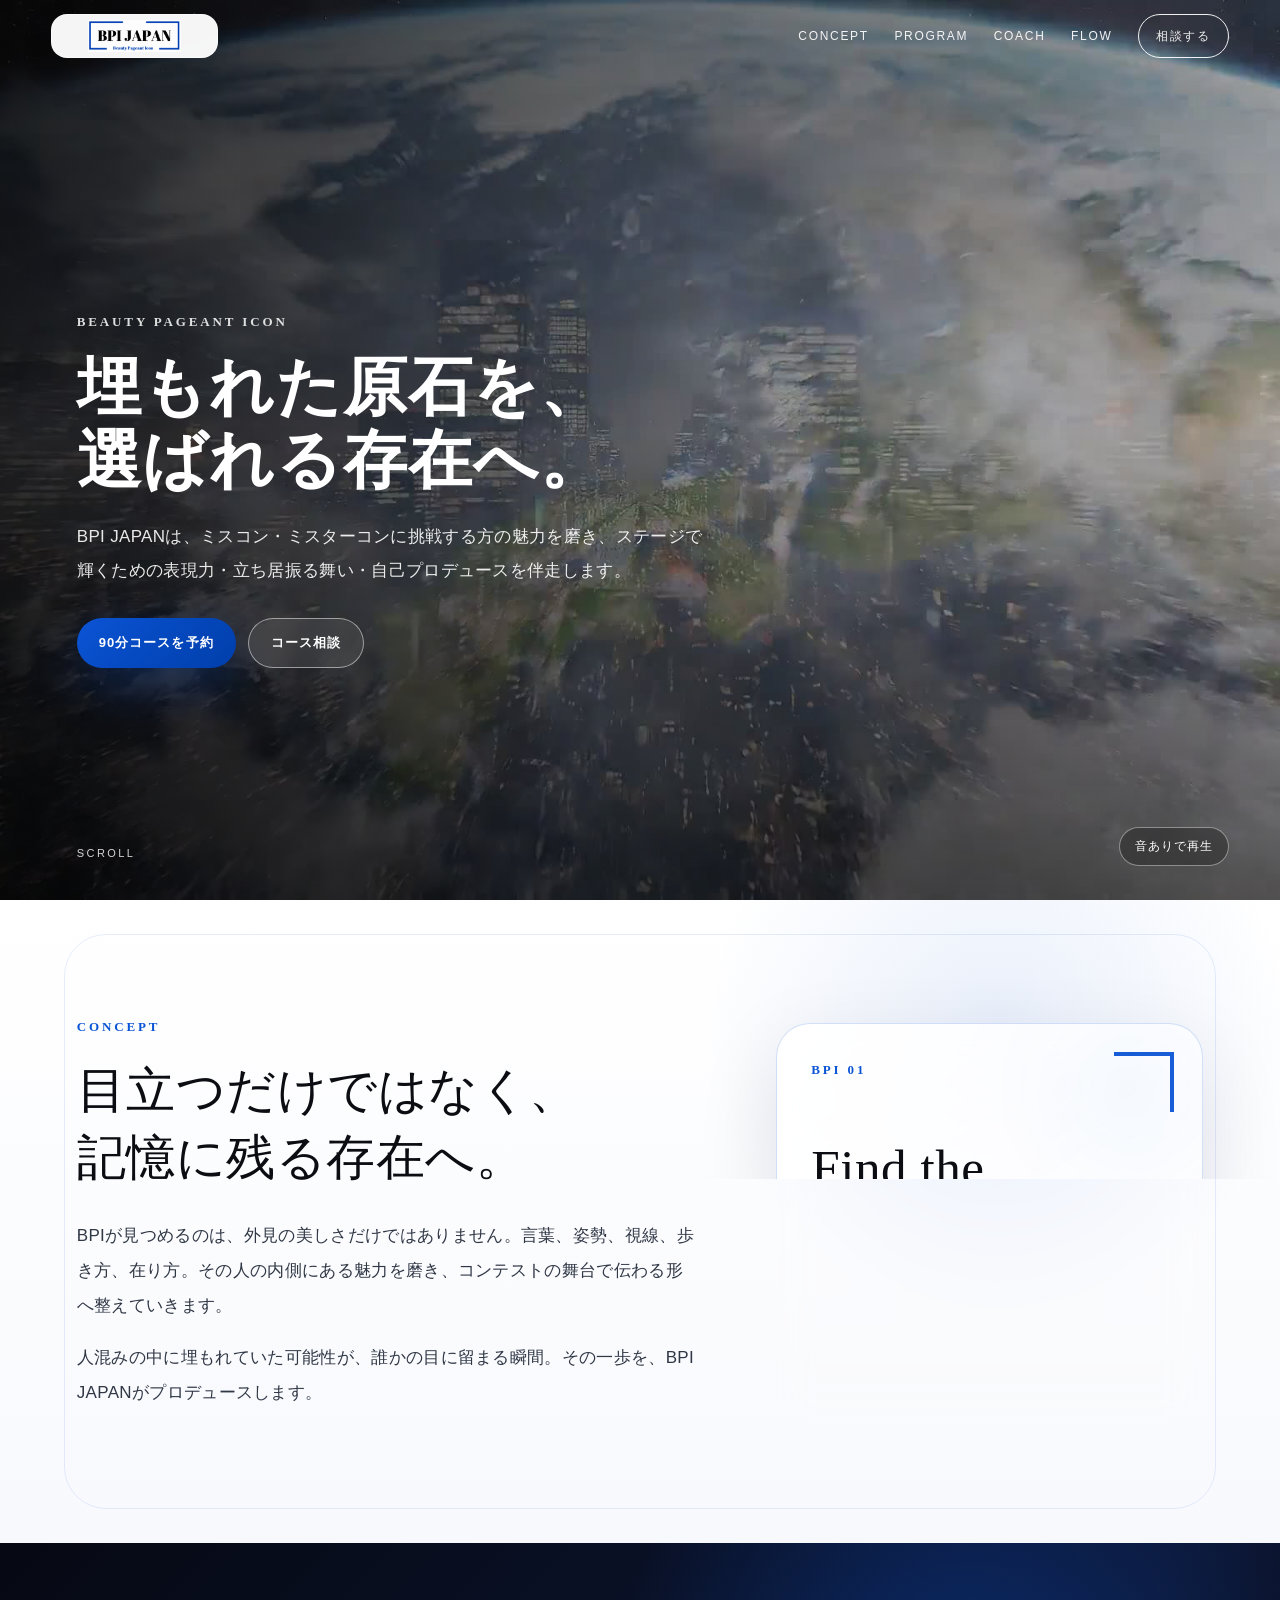
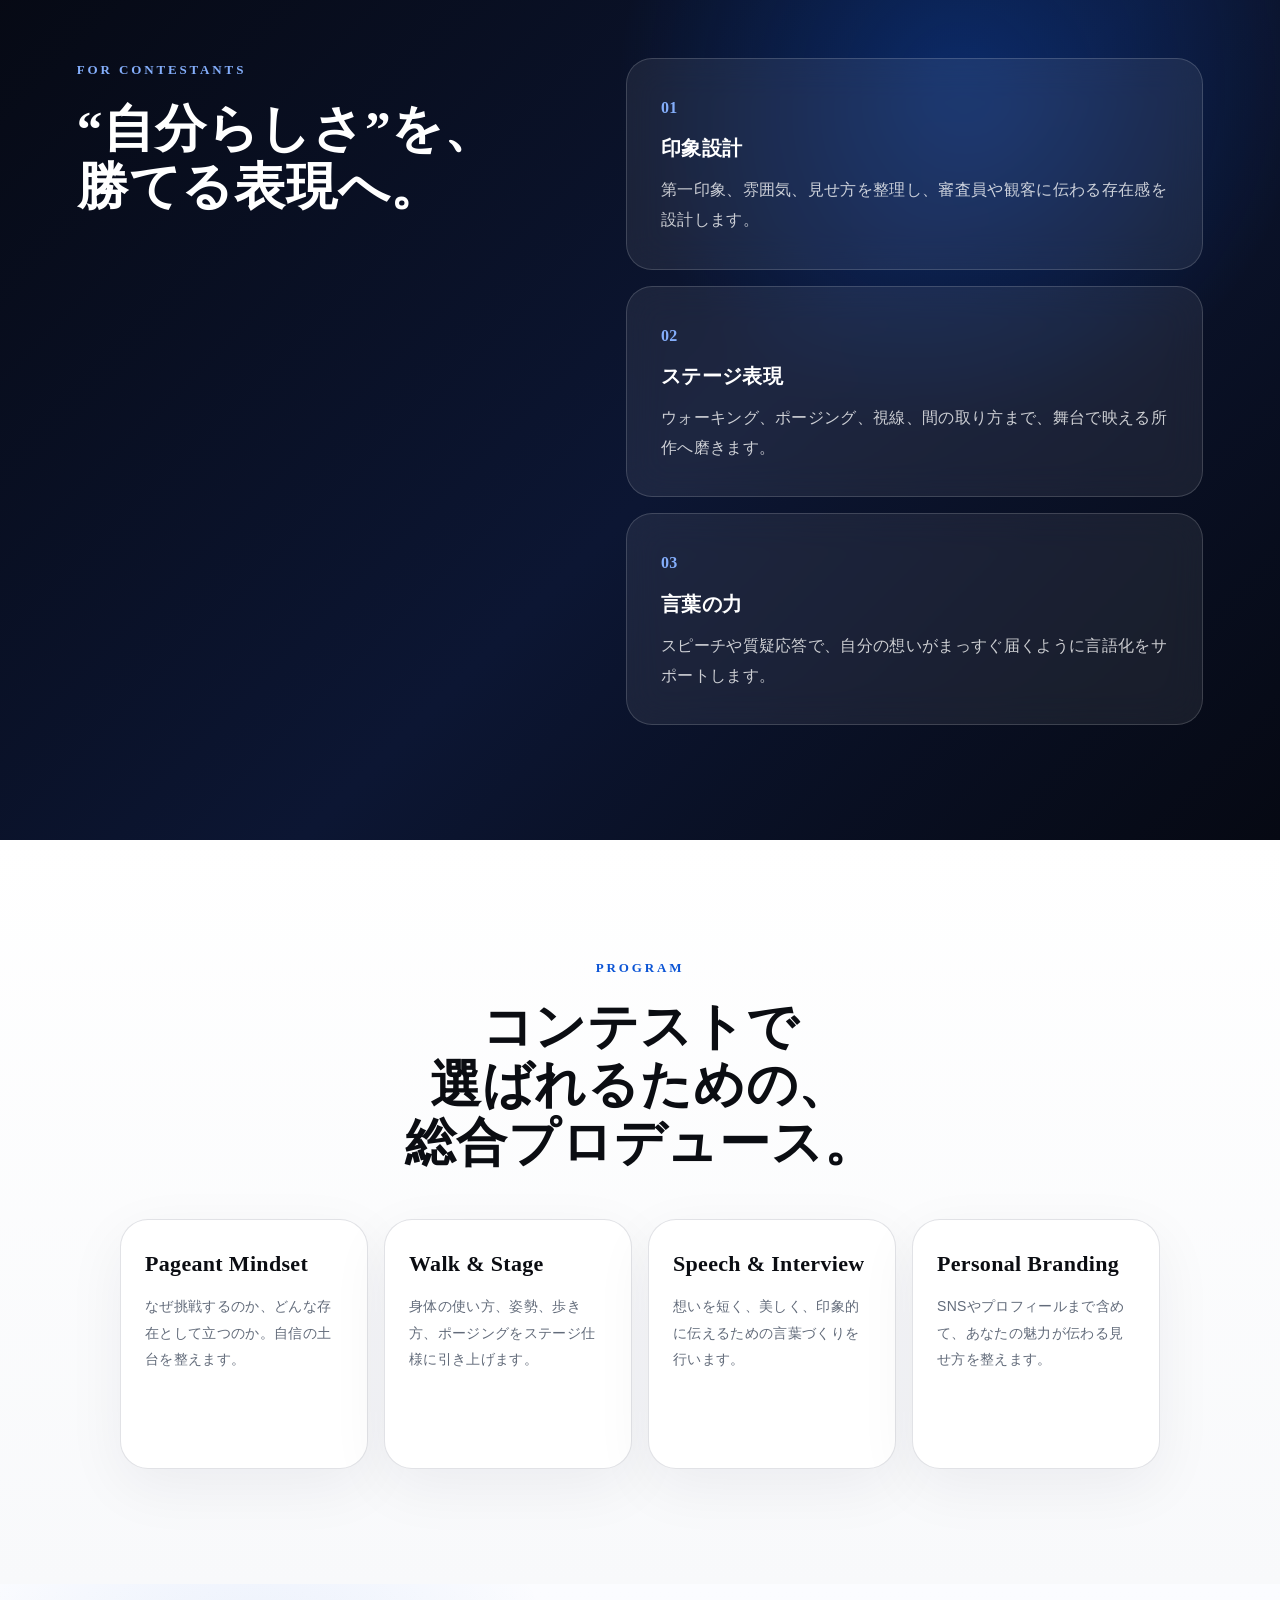
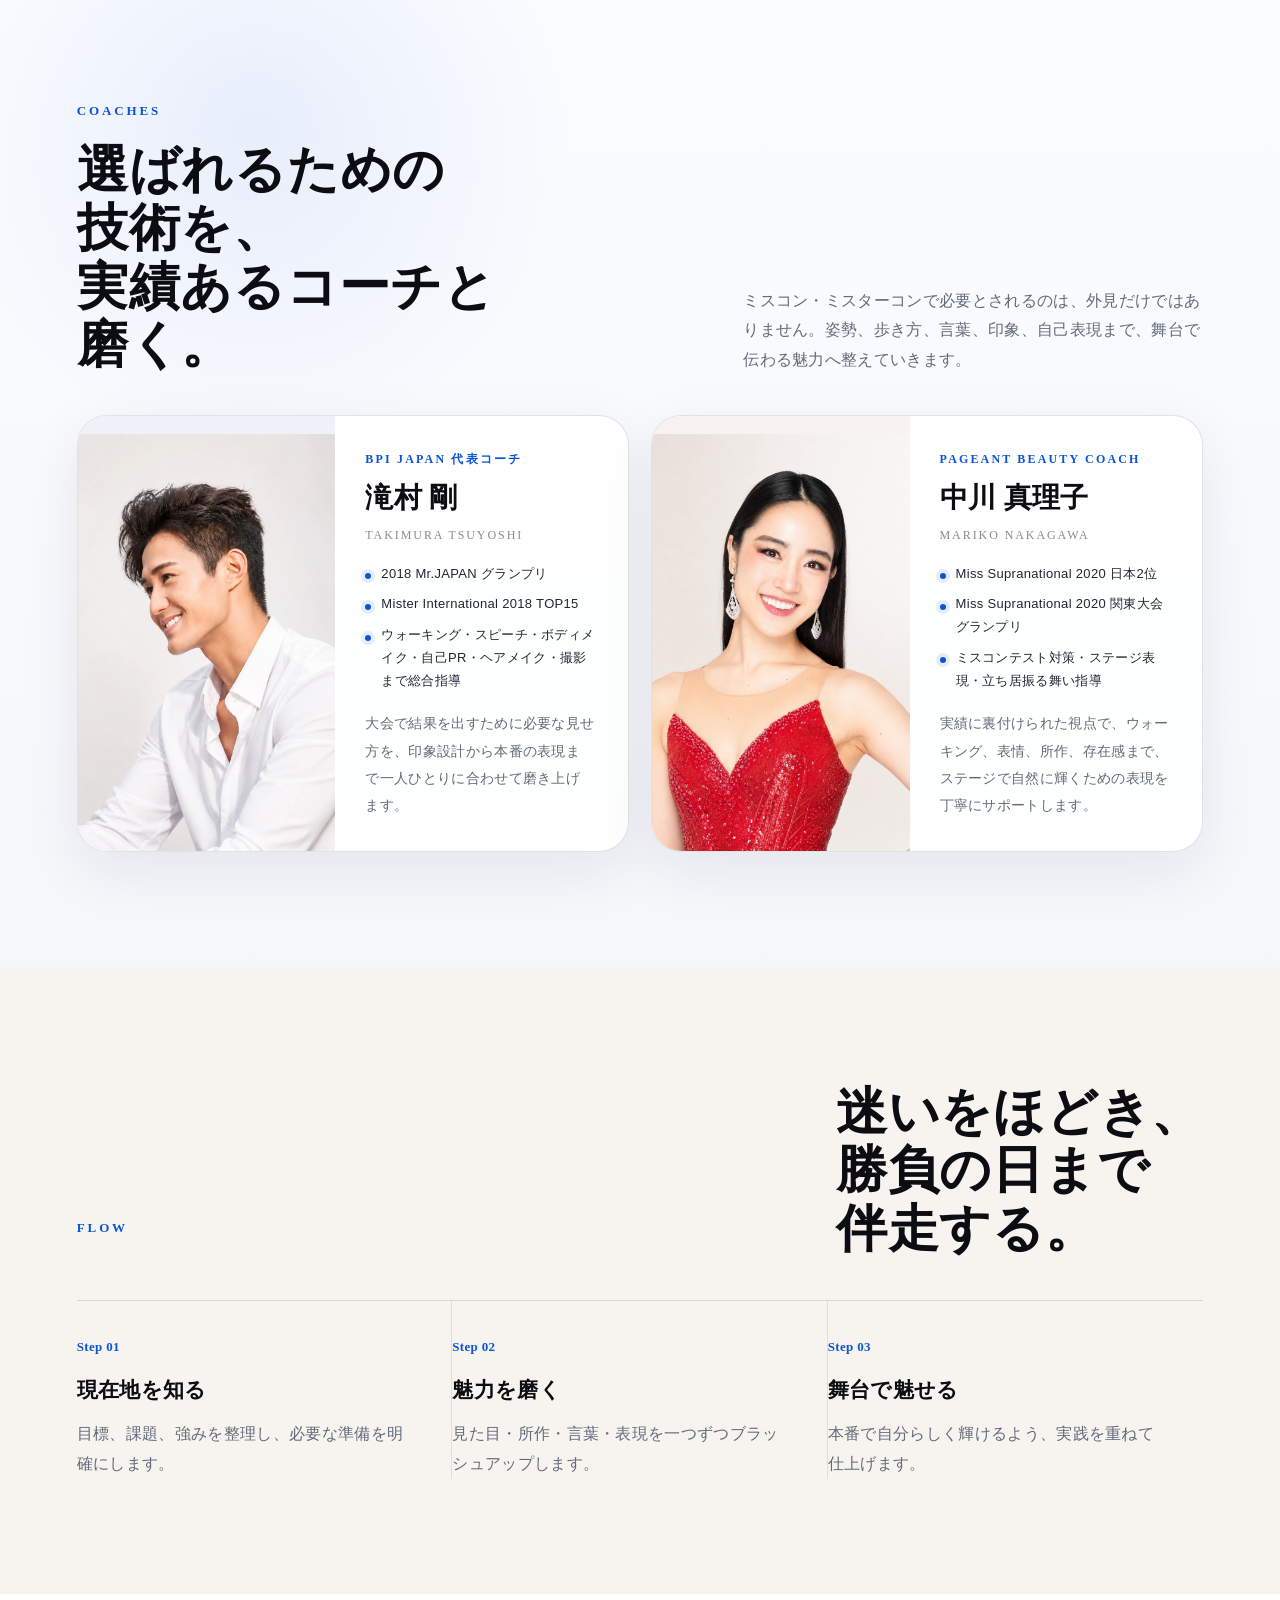
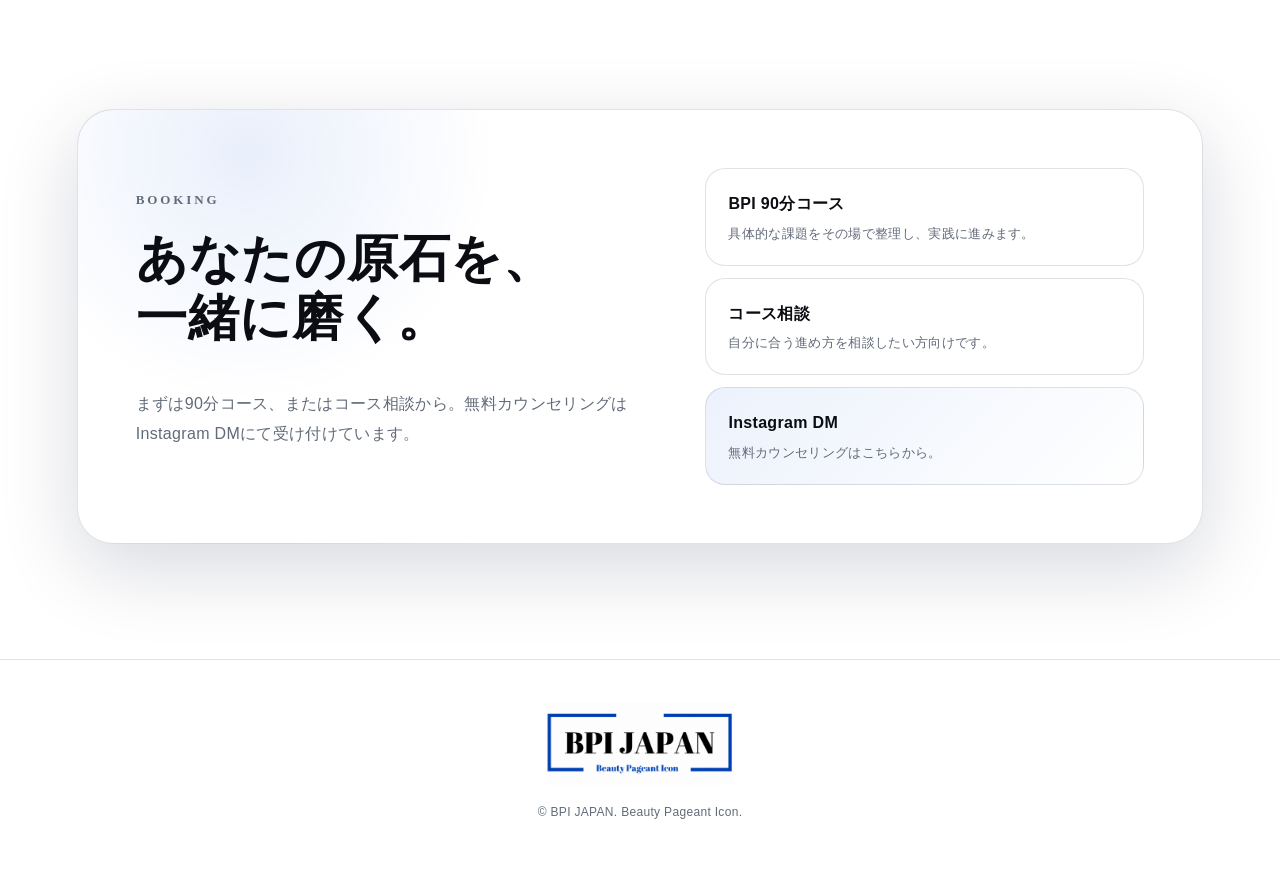
==== index.html @ d7957f35 "Add files via upload" ====
<!doctype html>
<html lang="ja">
<head>
  <meta charset="utf-8" />
  <meta name="viewport" content="width=device-width, initial-scale=1" />
  <title>BPI JAPAN | Beauty Pageant Icon</title>
  <meta name="description" content="BPI JAPANは、ミスコン・ミスターコンに挑戦する方の魅力を磨き、選ばれる存在へ導くパーソナルプロデュースです。" />
  <meta property="og:title" content="BPI JAPAN | Beauty Pageant Icon" />
  <meta property="og:description" content="埋もれた原石を、選ばれる存在へ。" />
  <meta property="og:type" content="website" />
  <meta property="og:image" content="bpi_logo_endcard_16x9.png" />
  <link rel="icon" href="bpi_logo_horizontal.png" />
  <link rel="stylesheet" href="style.css" />
</head>
<body>
  <header class="site-header" aria-label="サイトヘッダー">
    <a class="brand" href="#top" aria-label="BPI JAPAN トップへ">
      <img src="bpi_logo_header.png" alt="BPI JAPAN Beauty Pageant Icon" />
    </a>
    <nav class="nav" aria-label="メインナビゲーション">
      <a href="#concept">Concept</a>
      <a href="#program">Program</a>
      <a href="#coaches">Coach</a>
      <a href="#flow">Flow</a>
      <a class="nav-cta" href="https://cal.com/bpi-japan/bpijapan-consultation" target="_blank" rel="noopener">相談する</a>
    </nav>
  </header>

  <main id="top">
    <section class="hero" aria-label="BPI JAPAN メインビジュアル">
      <video id="heroVideo" class="hero-video" autoplay muted playsinline preload="auto" poster="bpi_poster.jpg">
        <source src="bpi_cm_hero.mp4" type="video/mp4" />
      </video>
      <div class="hero-overlay" aria-hidden="true"></div>
      <div class="hero-content reveal-on-load">
        <p class="eyebrow">Beauty Pageant Icon</p>
        <h1><span>埋もれた原石を、</span><span>選ばれる存在へ。</span></h1>
        <p class="hero-copy">BPI JAPANは、ミスコン・ミスターコンに挑戦する方の魅力を磨き、ステージで輝くための表現力・立ち居振る舞い・自己プロデュースを伴走します。</p>
        <div class="hero-actions">
          <a class="button primary" href="https://cal.com/bpi-japan/bpijapan-lesson" target="_blank" rel="noopener">90分コースを予約</a>
          <a class="button ghost" href="https://cal.com/bpi-japan/bpijapan-consultation" target="_blank" rel="noopener">コース相談</a>
        </div>
      </div>
      <button id="soundToggle" class="sound-toggle" type="button" aria-label="動画の音声を切り替える">音ありで再生</button>
      <a class="scroll-cue" href="#concept" aria-label="次のセクションへ">Scroll</a>
    </section>

    <section id="concept" class="section concept-section concept-premium">
      <div class="container concept-wrap">
        <div class="concept-copy fade-in">
          <p class="section-label">Concept</p>
          <p class="lead"><span>目立つだけではなく、</span><span>記憶に残る存在へ。</span></p>
          <p class="readable-text">BPIが見つめるのは、外見の美しさだけではありません。言葉、姿勢、視線、歩き方、在り方。その人の内側にある魅力を磨き、コンテストの舞台で伝わる形へ整えていきます。</p>
          <p class="readable-text">人混みの中に埋もれていた可能性が、誰かの目に留まる瞬間。その一歩を、BPI JAPANがプロデュースします。</p>
        </div>
        <div class="concept-visual fade-in" aria-hidden="true">
          <div class="concept-card-premium">
            <span class="concept-no">BPI 01</span>
            <p class="concept-quote">Find the brilliance within.</p>
            <div class="concept-rule"></div>
            <div class="concept-steps">
              <span>DISCOVER</span>
              <span>REFINE</span>
              <span>SHINE</span>
            </div>
          </div>
        </div>
      </div>
    </section>

    <section class="section dark-section">
      <div class="container">
        <div class="split">
          <div class="fade-in">
            <p class="eyebrow blue">For Contestants</p>
            <h2><span>“自分らしさ”を、</span><span>勝てる表現へ。</span></h2>
          </div>
          <div class="card-list fade-in">
            <article class="glass-card">
              <span>01</span>
              <h3>印象設計</h3>
              <p>第一印象、雰囲気、見せ方を整理し、審査員や観客に伝わる存在感を設計します。</p>
            </article>
            <article class="glass-card">
              <span>02</span>
              <h3>ステージ表現</h3>
              <p>ウォーキング、ポージング、視線、間の取り方まで、舞台で映える所作へ磨きます。</p>
            </article>
            <article class="glass-card">
              <span>03</span>
              <h3>言葉の力</h3>
              <p>スピーチや質疑応答で、自分の想いがまっすぐ届くように言語化をサポートします。</p>
            </article>
          </div>
        </div>
      </div>
    </section>

    <section id="program" class="section program-section">
      <div class="container narrow">
        <p class="section-label fade-in">Program</p>
        <h2 class="center-title fade-in"><span>コンテストで</span><span>選ばれるための、</span><span>総合プロデュース。</span></h2>
        <div class="program-grid">
          <article class="program-card fade-in">
            <h3>Pageant Mindset</h3>
            <p>なぜ挑戦するのか、どんな存在として立つのか。自信の土台を整えます。</p>
          </article>
          <article class="program-card fade-in">
            <h3>Walk & Stage</h3>
            <p>身体の使い方、姿勢、歩き方、ポージングをステージ仕様に引き上げます。</p>
          </article>
          <article class="program-card fade-in">
            <h3>Speech & Interview</h3>
            <p>想いを短く、美しく、印象的に伝えるための言葉づくりを行います。</p>
          </article>
          <article class="program-card fade-in">
            <h3>Personal Branding</h3>
            <p>SNSやプロフィールまで含めて、あなたの魅力が伝わる見せ方を整えます。</p>
          </article>
        </div>
      </div>
    </section>

    <section id="coaches" class="section coach-section">
      <div class="container">
        <div class="section-head fade-in coach-head">
          <div>
            <p class="section-label">Coaches</p>
            <h2><span>選ばれるための</span><span>技術を、</span><span>実績あるコーチと</span><span>磨く。</span></h2>
          </div>
          <p class="coach-intro">ミスコン・ミスターコンで必要とされるのは、外見だけではありません。姿勢、歩き方、言葉、印象、自己表現まで、舞台で伝わる魅力へ整えていきます。</p>
        </div>

        <div class="coach-grid">
          <article class="coach-card fade-in">
            <div class="coach-photo-wrap">
              <img src="coach_male.png" alt="滝村剛 BPI JAPAN代表コーチ" class="coach-photo" />
            </div>
            <div class="coach-copy">
              <p class="coach-role">BPI JAPAN 代表コーチ</p>
              <h3>滝村 剛</h3>
              <p class="coach-name-en">TAKIMURA TSUYOSHI</p>
              <ul class="coach-achievements">
                <li>2018 Mr.JAPAN グランプリ</li>
                <li>Mister International 2018 TOP15</li>
                <li>ウォーキング・スピーチ・ボディメイク・自己PR・ヘアメイク・撮影まで総合指導</li>
              </ul>
              <p>大会で結果を出すために必要な見せ方を、印象設計から本番の表現まで一人ひとりに合わせて磨き上げます。</p>
            </div>
          </article>

          <article class="coach-card fade-in">
            <div class="coach-photo-wrap coach-photo-light">
              <img src="coach_female.png" alt="中川真理子 BPI JAPAN講師" class="coach-photo" />
            </div>
            <div class="coach-copy">
              <p class="coach-role">PAGEANT BEAUTY COACH</p>
              <h3>中川 真理子</h3>
              <p class="coach-name-en">MARIKO NAKAGAWA</p>
              <ul class="coach-achievements">
                <li>Miss Supranational 2020 日本2位</li>
                <li>Miss Supranational 2020 関東大会 グランプリ</li>
                <li>ミスコンテスト対策・ステージ表現・立ち居振る舞い指導</li>
              </ul>
              <p>実績に裏付けられた視点で、ウォーキング、表情、所作、存在感まで、ステージで自然に輝くための表現を丁寧にサポートします。</p>
            </div>
          </article>
        </div>
      </div>
    </section>

    <section id="flow" class="section flow-section">
      <div class="container">
        <div class="section-head fade-in">
          <p class="section-label">Flow</p>
          <h2><span>迷いをほどき、</span><span>勝負の日まで</span><span>伴走する。</span></h2>
        </div>
        <div class="timeline fade-in">
          <div class="timeline-item">
            <span>Step 01</span>
            <h3>現在地を知る</h3>
            <p>目標、課題、強みを整理し、必要な準備を明確にします。</p>
          </div>
          <div class="timeline-item">
            <span>Step 02</span>
            <h3>魅力を磨く</h3>
            <p>見た目・所作・言葉・表現を一つずつブラッシュアップします。</p>
          </div>
          <div class="timeline-item">
            <span>Step 03</span>
            <h3>舞台で魅せる</h3>
            <p>本番で自分らしく輝けるよう、実践を重ねて仕上げます。</p>
          </div>
        </div>
      </div>
    </section>

    <section class="section booking-section">
      <div class="container booking-wrap fade-in">
        <div>
          <p class="section-label">Booking</p>
          <h2><span>あなたの原石を、</span><span>一緒に磨く。</span></h2>
          <p>まずは90分コース、またはコース相談から。無料カウンセリングはInstagram DMにて受け付けています。</p>
        </div>
        <div class="booking-card">
          <a class="booking-link" href="https://cal.com/bpi-japan/bpijapan-lesson" target="_blank" rel="noopener">
            <strong>BPI 90分コース</strong>
            <span>具体的な課題をその場で整理し、実践に進みます。</span>
          </a>
          <a class="booking-link" href="https://cal.com/bpi-japan/bpijapan-consultation" target="_blank" rel="noopener">
            <strong>コース相談</strong>
            <span>自分に合う進め方を相談したい方向けです。</span>
          </a>
          <a class="booking-link instagram" href="https://www.instagram.com/bpi_japan/" target="_blank" rel="noopener">
            <strong>Instagram DM</strong>
            <span>無料カウンセリングはこちらから。</span>
          </a>
        </div>
      </div>
    </section>
  </main>

  <footer class="footer">
    <img src="bpi_logo_horizontal.png" alt="BPI JAPAN Beauty Pageant Icon" />
    <p>© BPI JAPAN. Beauty Pageant Icon.</p>
  </footer>

  <script src="script.js"></script>
</body>
</html>
---- style.css ----
:root {
  --blue: #0b54d5;
  --blue-deep: #003eaa;
  --ink: #0b0d12;
  --muted: #626b7a;
  --ivory: #f7f4ef;
  --white: #ffffff;
  --line: rgba(8, 22, 48, 0.12);
  --shadow: 0 24px 80px rgba(0, 18, 58, 0.16);
}

* { box-sizing: border-box; }
html { scroll-behavior: smooth; }
body {
  margin: 0;
  color: var(--ink);
  background: var(--white);
  font-family: -apple-system, BlinkMacSystemFont, "Hiragino Sans", "Yu Gothic", "YuGothic", "Noto Sans JP", sans-serif;
  letter-spacing: 0.02em;
  line-height: 1.85;
  -webkit-font-smoothing: antialiased;
}

a { color: inherit; text-decoration: none; }
img, video { max-width: 100%; display: block; }

.site-header {
  position: fixed;
  z-index: 50;
  top: 0;
  left: 0;
  width: 100%;
  height: 78px;
  padding: 18px clamp(18px, 4vw, 56px);
  display: flex;
  align-items: center;
  justify-content: space-between;
  color: #fff;
  mix-blend-mode: normal;
  transition: background 0.35s ease, border 0.35s ease, backdrop-filter 0.35s ease;
}
.site-header.scrolled {
  color: var(--ink);
  background: rgba(255, 255, 255, 0.78);
  backdrop-filter: blur(18px);
  border-bottom: 1px solid rgba(0, 0, 0, 0.06);
}
.brand {
  width: clamp(130px, 14vw, 190px);
  height: 40px;
  display: flex;
  align-items: center;
  padding: 5px 12px;
  background: rgba(255,255,255,.92);
  border-radius: 999px;
  box-shadow: 0 10px 30px rgba(0,0,0,.08);
}
.brand img { width: 100%; height: auto; }
.nav { display: flex; align-items: center; gap: clamp(14px, 2vw, 30px); font-size: 12px; letter-spacing: .14em; text-transform: uppercase; }
.nav a { opacity: .92; }
.nav-cta {
  padding: 10px 17px;
  border: 1px solid currentColor;
  border-radius: 999px;
}

.hero {
  position: relative;
  min-height: 100svh;
  overflow: hidden;
  color: #fff;
  display: grid;
  align-items: center;
  padding: 120px clamp(22px, 6vw, 88px) 72px;
}
.hero-video {
  position: absolute;
  inset: 0;
  width: 100%;
  height: 100%;
  object-fit: cover;
  object-position: center;
  z-index: 0;
  background: #000;
}
.hero-overlay {
  position: absolute;
  inset: 0;
  z-index: 1;
  background:
    radial-gradient(circle at 70% 45%, rgba(255,255,255,0.05), transparent 28%),
    linear-gradient(90deg, rgba(0,0,0,.72) 0%, rgba(0,0,0,.32) 44%, rgba(0,0,0,.08) 100%),
    linear-gradient(180deg, rgba(0,0,0,.34) 0%, rgba(0,0,0,.12) 48%, rgba(0,0,0,.58) 100%);
}
.hero-content {
  position: relative;
  z-index: 2;
  width: min(760px, 100%);
  padding-top: 30px;
}
.eyebrow, .section-label {
  margin: 0 0 18px;
  color: var(--blue);
  font-family: Georgia, "Times New Roman", serif;
  font-size: 13px;
  font-weight: 700;
  letter-spacing: .22em;
  text-transform: uppercase;
}
.hero .eyebrow { color: rgba(255,255,255,.85); }
h1, h2, h3, p { margin-top: 0; }
h1, h2 {
  font-family: Georgia, "Times New Roman", "Hiragino Mincho ProN", "Yu Mincho", serif;
  font-weight: 600;
  letter-spacing: .015em;
  line-height: 1.14;
}
h1 {
  margin: 0 0 22px;
  font-size: clamp(40px, 5.8vw, 78px);
  max-width: 820px;
}
h1 span, h2 span { display: block; }
.hero-copy {
  width: min(640px, 100%);
  margin-bottom: 30px;
  color: rgba(255,255,255,.9);
  font-size: clamp(14px, 1.45vw, 17px);
  line-height: 2;
}
.hero-actions { display: flex; flex-wrap: wrap; gap: 12px; }
.button {
  display: inline-flex;
  align-items: center;
  justify-content: center;
  min-height: 48px;
  padding: 12px 22px;
  border-radius: 999px;
  font-size: 13px;
  font-weight: 700;
  letter-spacing: .08em;
  transition: transform .25s ease, background .25s ease, color .25s ease, border .25s ease;
}
.button:hover { transform: translateY(-2px); }
.button.primary { color: #fff; background: linear-gradient(135deg, var(--blue), var(--blue-deep)); box-shadow: 0 18px 50px rgba(0, 62, 170, .35); }
.button.ghost { color: #fff; border: 1px solid rgba(255,255,255,.5); background: rgba(255,255,255,.08); backdrop-filter: blur(12px); }
.sound-toggle {
  position: absolute;
  z-index: 3;
  right: clamp(18px, 4vw, 58px);
  bottom: 34px;
  border: 1px solid rgba(255,255,255,.42);
  border-radius: 999px;
  background: rgba(0,0,0,.25);
  color: #fff;
  padding: 10px 15px;
  font-size: 12px;
  letter-spacing: .08em;
  backdrop-filter: blur(14px);
}
.scroll-cue {
  position: absolute;
  z-index: 3;
  left: clamp(22px, 6vw, 88px);
  bottom: 37px;
  font-size: 11px;
  letter-spacing: .22em;
  text-transform: uppercase;
  color: rgba(255,255,255,.82);
}

.section { padding: clamp(78px, 9vw, 140px) clamp(22px, 6vw, 88px); }
.container { width: min(1140px, 100%); margin: 0 auto; }
.container.narrow { width: min(1040px, 100%); }
.section-grid {
  width: min(1140px, 100%);
  margin: 0 auto;
  display: grid;
  grid-template-columns: minmax(130px, .55fr) minmax(0, 1.45fr);
  gap: clamp(36px, 7vw, 120px);
  align-items: start;
}
.lead {
  margin-bottom: 28px;
  font-family: Georgia, "Times New Roman", "Hiragino Mincho ProN", "Yu Mincho", serif;
  font-size: clamp(30px, 4.4vw, 58px);
  line-height: 1.32;
  letter-spacing: .02em;
}
.section-body p:not(.lead) { max-width: 820px; color: #333a45; font-size: clamp(15px, 1.5vw, 17px); }

.dark-section {
  color: #fff;
  background:
    radial-gradient(circle at 75% 16%, rgba(11,84,213,.34), transparent 28%),
    linear-gradient(135deg, #060913 0%, #0c1633 55%, #060913 100%);
}
.split {
  display: grid;
  grid-template-columns: minmax(0, .9fr) minmax(0, 1.1fr);
  gap: clamp(38px, 6vw, 82px);
  align-items: start;
}
.split h2, .section-head h2, .booking-wrap h2, .center-title {
  font-size: clamp(30px, 4.6vw, 60px);
}
.blue { color: #84aefb; }
.card-list { display: grid; gap: 16px; }
.glass-card {
  padding: clamp(22px, 3vw, 34px);
  border: 1px solid rgba(255,255,255,.16);
  border-radius: 26px;
  background: rgba(255,255,255,.07);
  backdrop-filter: blur(18px);
}
.glass-card span { color: #84aefb; font-family: Georgia, serif; font-weight: 700; }
.glass-card h3 { margin: 8px 0 8px; font-size: 20px; }
.glass-card p { color: rgba(255,255,255,.78); margin-bottom: 0; }

.program-section { background: linear-gradient(180deg, #fff 0%, #f8f9fb 100%); }
.center-title { text-align: center; margin: 0 auto 46px; }
.program-section .section-label { text-align: center; }
.program-grid {
  display: grid;
  grid-template-columns: repeat(4, minmax(0, 1fr));
  gap: 16px;
}
.program-card {
  min-height: 250px;
  padding: 30px 24px;
  border: 1px solid var(--line);
  border-radius: 28px;
  background: #fff;
  box-shadow: 0 18px 60px rgba(11, 22, 50, .06);
}
.program-card h3 { font-family: Georgia, serif; font-size: 22px; line-height: 1.25; margin-bottom: 16px; }
.program-card p { color: var(--muted); margin-bottom: 0; font-size: 14px; line-height: 1.9; }

.flow-section { background: var(--ivory); }
.section-head { display: flex; align-items: end; justify-content: space-between; gap: 32px; margin-bottom: 42px; }
.section-head h2 { margin-bottom: 0; }
.timeline {
  display: grid;
  grid-template-columns: repeat(3, minmax(0, 1fr));
  border-top: 1px solid rgba(0,0,0,.12);
}
.timeline-item {
  padding: 30px clamp(16px, 3vw, 34px) 0 0;
  border-right: 1px solid rgba(0,0,0,.09);
}
.timeline-item:last-child { border-right: 0; }
.timeline-item span { color: var(--blue); font-family: Georgia, serif; font-weight: 700; font-size: 13px; }
.timeline-item h3 { margin: 10px 0; font-size: 21px; }
.timeline-item p { color: var(--muted); margin-bottom: 0; }

.booking-section { background: #fff; }
.booking-wrap {
  display: grid;
  grid-template-columns: minmax(0, .9fr) minmax(320px, .8fr);
  gap: clamp(32px, 6vw, 76px);
  align-items: center;
  padding: clamp(32px, 5vw, 58px);
  border: 1px solid var(--line);
  border-radius: 36px;
  box-shadow: var(--shadow);
  background:
    radial-gradient(circle at 15% 10%, rgba(11,84,213,.09), transparent 24%),
    #fff;
}
.booking-wrap p { color: var(--muted); }
.booking-card { display: grid; gap: 12px; }
.booking-link {
  display: grid;
  gap: 4px;
  padding: 20px 22px;
  border-radius: 20px;
  border: 1px solid var(--line);
  background: rgba(255,255,255,.78);
  transition: transform .25s ease, border .25s ease, box-shadow .25s ease;
}
.booking-link:hover { transform: translateY(-2px); border-color: rgba(11,84,213,.35); box-shadow: 0 18px 48px rgba(0,18,58,.1); }
.booking-link strong { font-size: 16px; }
.booking-link span { color: var(--muted); font-size: 13px; line-height: 1.7; }
.booking-link.instagram { background: linear-gradient(135deg, rgba(11,84,213,.08), rgba(255,255,255,.82)); }

.footer {
  padding: 42px 22px 54px;
  display: grid;
  place-items: center;
  gap: 16px;
  border-top: 1px solid var(--line);
  color: var(--muted);
  font-size: 12px;
}
.footer img { width: 190px; }

.fade-in, .reveal-on-load {
  opacity: 0;
  transform: translateY(18px);
  transition: opacity .8s ease, transform .8s ease;
}
.fade-in.is-visible, .reveal-on-load.is-visible { opacity: 1; transform: translateY(0); }

@media (max-width: 900px) {
  .site-header { height: 70px; }
  .nav a:not(.nav-cta) { display: none; }
  .brand { width: 138px; }
  .hero { min-height: 92svh; padding: 104px 22px 68px; }
  .hero-overlay { background: linear-gradient(180deg, rgba(0,0,0,.38) 0%, rgba(0,0,0,.24) 42%, rgba(0,0,0,.72) 100%); }
  .hero-content { align-self: end; }
  h1 { font-size: clamp(34px, 11vw, 48px); line-height: 1.18; }
  h1 span, h2 span { display: inline; }
  .hero-copy { font-size: 14px; line-height: 1.9; }
  .button { width: 100%; }
  .scroll-cue { display: none; }
  .sound-toggle { right: 20px; bottom: 22px; }
  .section-grid, .split, .booking-wrap { grid-template-columns: 1fr; }
  .program-grid { grid-template-columns: repeat(2, minmax(0, 1fr)); }
  .timeline { grid-template-columns: 1fr; gap: 22px; border-top: 0; }
  .timeline-item { border-right: 0; border-top: 1px solid rgba(0,0,0,.12); }
  .section-head { display: block; }
}

@media (max-width: 560px) {
  body { line-height: 1.8; }
  .site-header { padding-inline: 14px; }
  .nav-cta { padding: 8px 12px; }
  .program-grid { grid-template-columns: 1fr; }
  .program-card { min-height: auto; }
  .booking-wrap { padding: 26px 20px; border-radius: 28px; }
  .desktop-only { display: none; }
}

@media (prefers-reduced-motion: reduce) {
  html { scroll-behavior: auto; }
  .fade-in, .reveal-on-load, .button, .booking-link { transition: none; }
}


body { text-wrap: pretty; }
h1, h2 { text-wrap: balance; }
.hero-content, .section-body, .booking-wrap > div:first-child, .coach-copy { min-width: 0; }
h1 { font-size: clamp(38px, 5vw, 66px); }
.split h2, .section-head h2, .booking-wrap h2, .center-title { font-size: clamp(28px, 4vw, 52px); }
.lead { font-size: clamp(28px, 4vw, 52px); }
.hero-copy { max-width: 38em; }

.coach-section {
  background:
    radial-gradient(circle at 20% 15%, rgba(11,84,213,.08), transparent 24%),
    linear-gradient(180deg, #fbfcff 0%, #f5f7fb 100%);
}
.coach-head {
  align-items: end;
  margin-bottom: 40px;
}
.coach-intro {
  max-width: 460px;
  color: var(--muted);
  margin: 0;
}
.coach-grid {
  display: grid;
  grid-template-columns: repeat(2, minmax(0, 1fr));
  gap: 22px;
}
.coach-card {
  display: grid;
  grid-template-columns: minmax(220px, 0.88fr) minmax(0, 1fr);
  gap: 0;
  overflow: hidden;
  border-radius: 30px;
  border: 1px solid var(--line);
  background: rgba(255,255,255,.88);
  box-shadow: 0 20px 60px rgba(7, 21, 49, .08);
  min-height: 420px;
}
.coach-photo-wrap {
  position: relative;
  background: linear-gradient(180deg, #eef1f8 0%, #ffffff 100%);
  display: flex;
  align-items: end;
  justify-content: center;
  min-height: 100%;
  padding-top: 18px;
}
.coach-photo-light {
  background: linear-gradient(180deg, #f7f2f0 0%, #ffffff 100%);
}
.coach-photo {
  width: 100%;
  height: 100%;
  object-fit: cover;
  object-position: center top;
}
.coach-copy {
  display: flex;
  flex-direction: column;
  justify-content: center;
  padding: 32px 30px;
}
.coach-role {
  margin-bottom: 10px;
  color: var(--blue);
  font-family: Georgia, serif;
  font-size: 12px;
  font-weight: 700;
  letter-spacing: .18em;
  text-transform: uppercase;
}
.coach-copy h3 {
  font-family: Georgia, "Times New Roman", serif;
  font-size: clamp(24px, 2.2vw, 34px);
  line-height: 1.3;
  margin-bottom: 8px;
}
.coach-name-en {
  margin: 0 0 16px;
  color: rgba(11, 13, 18, .48);
  font-family: Georgia, "Times New Roman", serif;
  font-size: 12px;
  letter-spacing: .16em;
}
.coach-achievements {
  list-style: none;
  display: grid;
  gap: 8px;
  margin: 0 0 18px;
  padding: 0;
}
.coach-achievements li {
  position: relative;
  padding-left: 16px;
  color: #202633;
  font-size: 13px;
  line-height: 1.75;
}
.coach-achievements li::before {
  content: "";
  position: absolute;
  left: 0;
  top: .82em;
  width: 6px;
  height: 6px;
  border-radius: 50%;
  background: var(--blue);
  box-shadow: 0 0 0 4px rgba(11,84,213,.10);
}
.coach-copy p:last-child {
  color: var(--muted);
  margin-bottom: 0;
  font-size: 14px;
  line-height: 1.95;
}

@media (max-width: 1100px) {
  .coach-grid { grid-template-columns: 1fr; }
}

@media (max-width: 900px) {
  .coach-card { grid-template-columns: 1fr; min-height: auto; }
  .coach-photo-wrap { min-height: 420px; }
  .coach-intro { max-width: none; margin-top: 12px; }
}

@media (max-width: 560px) {
  h1 { font-size: clamp(32px, 10vw, 44px); }
  .split h2, .section-head h2, .booking-wrap h2, .center-title, .lead { font-size: clamp(26px, 8vw, 38px); }
  .coach-copy { padding: 26px 22px; }
  .coach-photo-wrap { min-height: 340px; }
}


/* ===== BPI revision: logo fitting + premium concept section ===== */
.site-header {
  height: 72px;
}
.brand {
  width: clamp(124px, 13vw, 170px);
  height: 44px;
  padding: 5px 9px;
  overflow: hidden;
  background: rgba(255,255,255,.96);
  border: 1px solid rgba(255,255,255,.52);
  border-radius: 16px;
  box-shadow: 0 12px 34px rgba(0,0,0,.12);
}
.brand img {
  width: 100%;
  height: 100%;
  object-fit: contain;
}

.concept-premium {
  position: relative;
  overflow: hidden;
  background:
    radial-gradient(circle at 78% 20%, rgba(11,84,213,.085), transparent 26%),
    linear-gradient(180deg, #fff 0%, #f8f9fd 100%);
}
.concept-premium::before {
  content: "";
  position: absolute;
  inset: 34px clamp(18px, 5vw, 72px);
  border: 1px solid rgba(11,84,213,.10);
  border-radius: 42px;
  pointer-events: none;
}
.concept-wrap {
  position: relative;
  z-index: 1;
  display: grid;
  grid-template-columns: minmax(0, 1.05fr) minmax(300px, .72fr);
  gap: clamp(34px, 6vw, 86px);
  align-items: center;
}
.concept-copy p:not(.lead):not(.section-label) {
  max-width: 790px;
  color: #303846;
  font-size: clamp(15px, 1.45vw, 17px);
  line-height: 2.05;
}
.lead {
  max-width: 13em;
  margin-bottom: 28px;
  font-size: clamp(30px, 3.85vw, 50px);
  line-height: 1.36;
  letter-spacing: .01em;
  word-break: keep-all;
  overflow-wrap: normal;
}
.lead span { display: block; }
.concept-card-premium {
  position: relative;
  min-height: 370px;
  padding: 34px;
  display: flex;
  flex-direction: column;
  justify-content: space-between;
  border-radius: 34px;
  border: 1px solid rgba(11,84,213,.18);
  background:
    linear-gradient(145deg, rgba(255,255,255,.92), rgba(255,255,255,.68)),
    radial-gradient(circle at 82% 16%, rgba(11,84,213,.17), transparent 28%);
  box-shadow: 0 28px 84px rgba(4, 18, 46, .11);
  backdrop-filter: blur(16px);
}
.concept-card-premium::after {
  content: "";
  position: absolute;
  right: 28px;
  top: 28px;
  width: 56px;
  height: 56px;
  border-top: 4px solid var(--blue);
  border-right: 4px solid var(--blue);
  opacity: .95;
}
.concept-no {
  color: var(--blue);
  font-family: Georgia, "Times New Roman", serif;
  font-size: 13px;
  font-weight: 700;
  letter-spacing: .22em;
}
.concept-quote {
  margin: 58px 0 40px;
  color: var(--ink);
  font-family: Georgia, "Times New Roman", serif;
  font-size: clamp(34px, 4vw, 52px);
  line-height: 1.08;
  letter-spacing: .01em;
}
.concept-rule {
  width: 100%;
  height: 1px;
  background: linear-gradient(90deg, var(--blue), rgba(11,84,213,0));
}
.concept-steps {
  display: flex;
  justify-content: space-between;
  gap: 12px;
  margin-top: 18px;
  color: rgba(11,13,18,.52);
  font-size: 11px;
  font-weight: 700;
  letter-spacing: .16em;
}

@media (max-width: 900px) {
  .site-header {
    height: 64px;
    padding: 12px 14px;
  }
  .brand {
    width: 118px;
    height: 40px;
    padding: 4px 7px;
    border-radius: 14px;
  }
  .nav-cta {
    padding: 7px 12px;
    font-size: 12px;
  }
  .concept-premium::before { display: none; }
  .concept-wrap {
    grid-template-columns: 1fr;
    gap: 34px;
  }
  .lead {
    max-width: 100%;
    font-size: clamp(30px, 8vw, 40px);
    line-height: 1.45;
  }
  .concept-copy p:not(.lead):not(.section-label) {
    font-size: 15px;
    line-height: 2;
  }
  .concept-card-premium {
    min-height: 270px;
    border-radius: 28px;
    padding: 26px;
  }
  .concept-quote {
    margin: 36px 0 30px;
    font-size: clamp(30px, 8vw, 42px);
  }
}

@media (max-width: 560px) {
  .hero { min-height: 88svh; }
  .sound-toggle {
    right: 18px;
    bottom: 18px;
    padding: 8px 12px;
    font-size: 11px;
  }
  .lead {
    font-size: clamp(28px, 7.7vw, 34px);
    letter-spacing: 0;
  }
  .lead span { display: block; }
  .concept-steps {
    display: grid;
    gap: 8px;
    justify-content: start;
  }
}


/* Final mobile readability refinements */
h1 span,
h2 span,
.lead span {
  display: block !important;
}

h1, h2, .lead {
  word-break: keep-all;
  overflow-wrap: normal;
  line-break: strict;
}

.readable-text,
.hero-copy,
.concept-copy p:not(.lead):not(.section-label),
.glass-card p,
.program-card p,
.coach-intro,
.coach-copy p:last-child,
.coach-achievements li,
.timeline-item p,
.booking-wrap p,
.booking-link span {
  word-break: normal;
  overflow-wrap: break-word;
}

@media (max-width: 900px) {
  h1 span,
  h2 span,
  .lead span {
    display: block !important;
  }

  .section {
    padding-inline: clamp(24px, 6vw, 48px);
  }

  .split h2,
  .section-head h2,
  .booking-wrap h2,
  .center-title {
    line-height: 1.34;
    letter-spacing: 0;
  }

  .center-title {
    max-width: 9.5em;
  }

  .coach-head h2 {
    max-width: 9.5em;
  }
}

@media (max-width: 560px) {
  body {
    letter-spacing: .005em;
    line-height: 1.76;
  }

  .section {
    padding: 70px 24px;
  }

  .eyebrow,
  .section-label {
    letter-spacing: .18em;
    font-size: 12px;
    margin-bottom: 18px;
  }

  h1 {
    font-size: clamp(31px, 8.8vw, 40px);
    line-height: 1.28;
    letter-spacing: 0;
  }

  .lead {
    max-width: 100%;
    font-size: clamp(29px, 8.2vw, 36px);
    line-height: 1.38;
    letter-spacing: 0;
  }

  .split h2,
  .section-head h2,
  .booking-wrap h2,
  .center-title {
    font-size: clamp(30px, 8.2vw, 37px);
    line-height: 1.38;
    letter-spacing: 0;
  }

  .dark-section .split h2 {
    font-size: clamp(32px, 8.8vw, 40px);
    line-height: 1.34;
    max-width: 8.5em;
  }

  .program-section .center-title {
    max-width: 9em;
    margin-inline: auto;
  }

  .coach-head h2 {
    max-width: 9.2em;
  }

  .flow-section .section-head h2 {
    max-width: 8.5em;
  }

  .booking-wrap h2 {
    max-width: 8em;
  }

  .hero-copy,
  .concept-copy p:not(.lead):not(.section-label),
  .glass-card p,
  .program-card p,
  .coach-intro,
  .coach-copy p:last-child,
  .timeline-item p,
  .booking-wrap > div:first-child > p,
  .booking-link span {
    font-size: 15px;
    line-height: 1.88;
    letter-spacing: .005em;
  }

  .program-card h3 {
    font-size: 26px;
    line-height: 1.25;
    letter-spacing: 0;
  }

  .glass-card h3,
  .timeline-item h3,
  .booking-link strong {
    letter-spacing: 0;
  }

  .program-card,
  .glass-card,
  .booking-link {
    padding-inline: 26px;
  }

  .booking-wrap {
    padding: 28px 22px;
  }

  .booking-card {
    gap: 14px;
  }

  .coach-copy h3 {
    font-size: clamp(28px, 8vw, 34px);
    letter-spacing: 0;
  }

  .coach-achievements li {
    font-size: 14px;
    line-height: 1.7;
  }
}
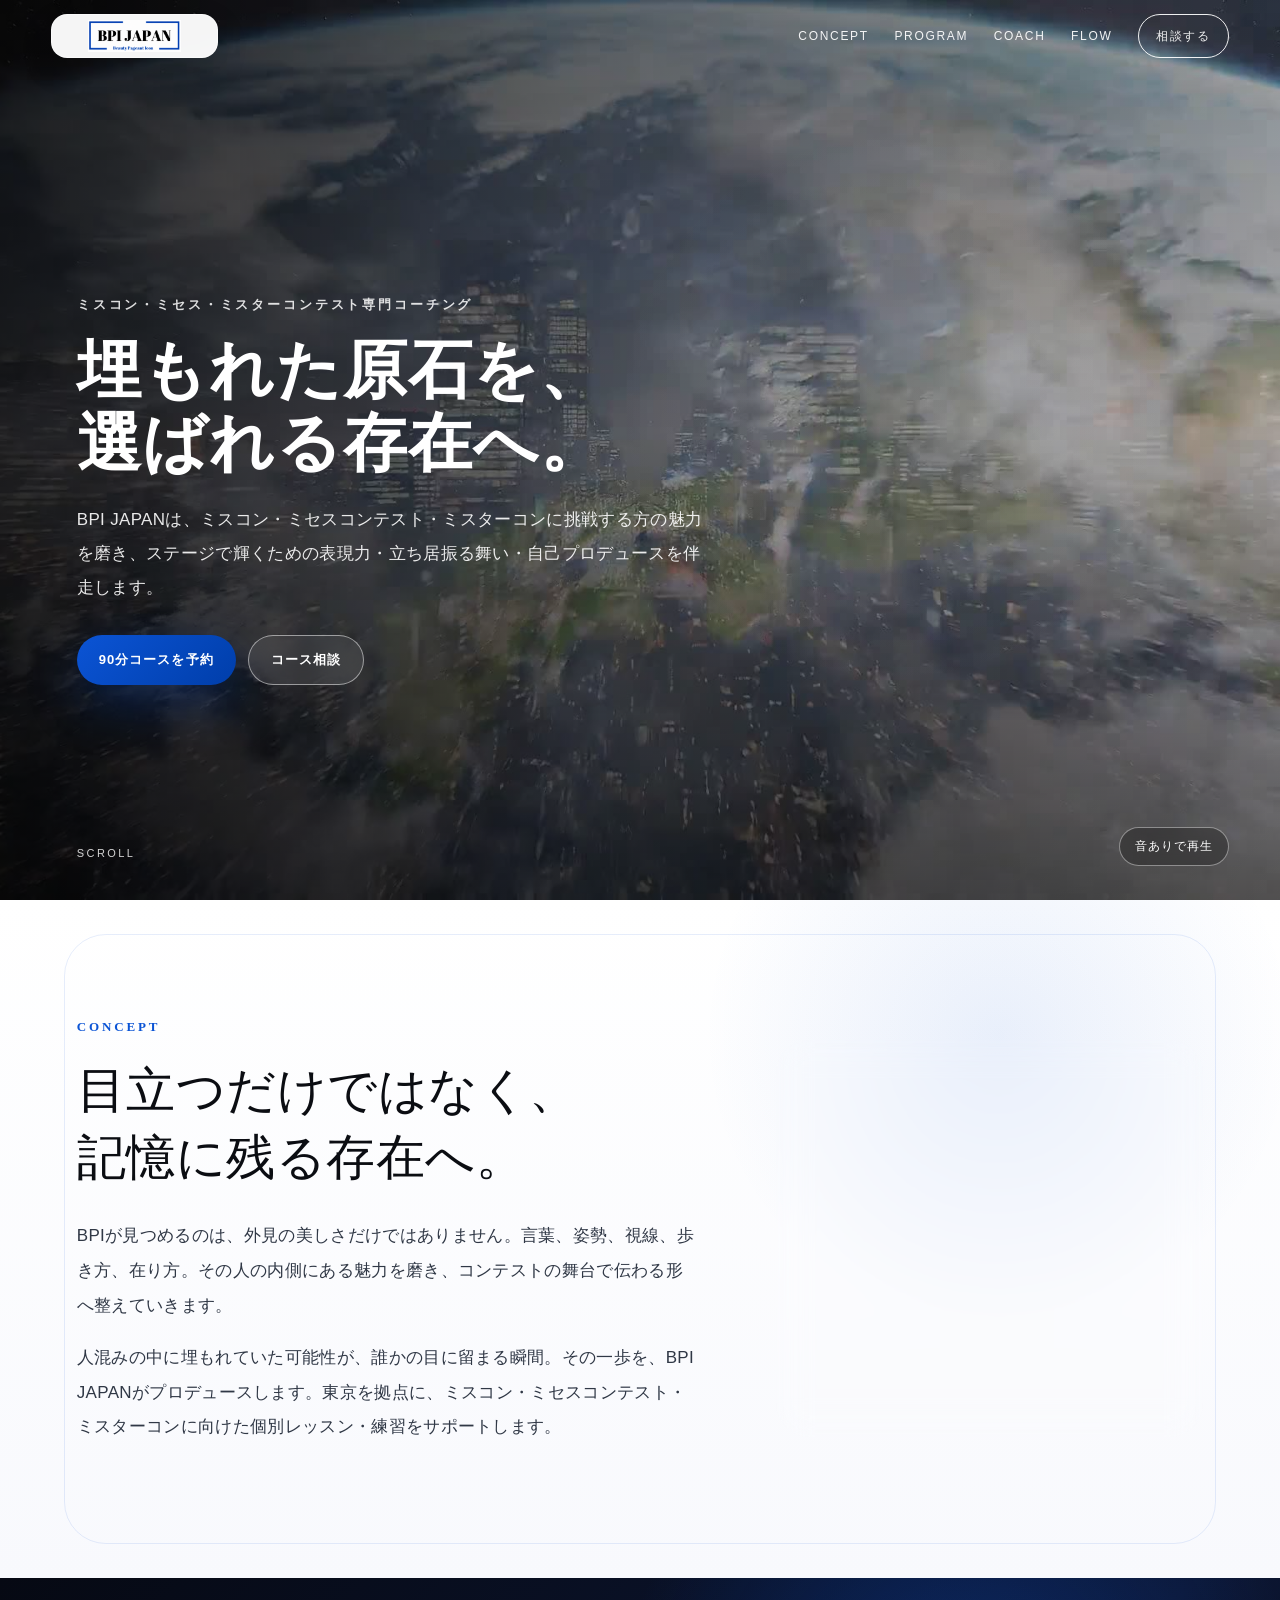
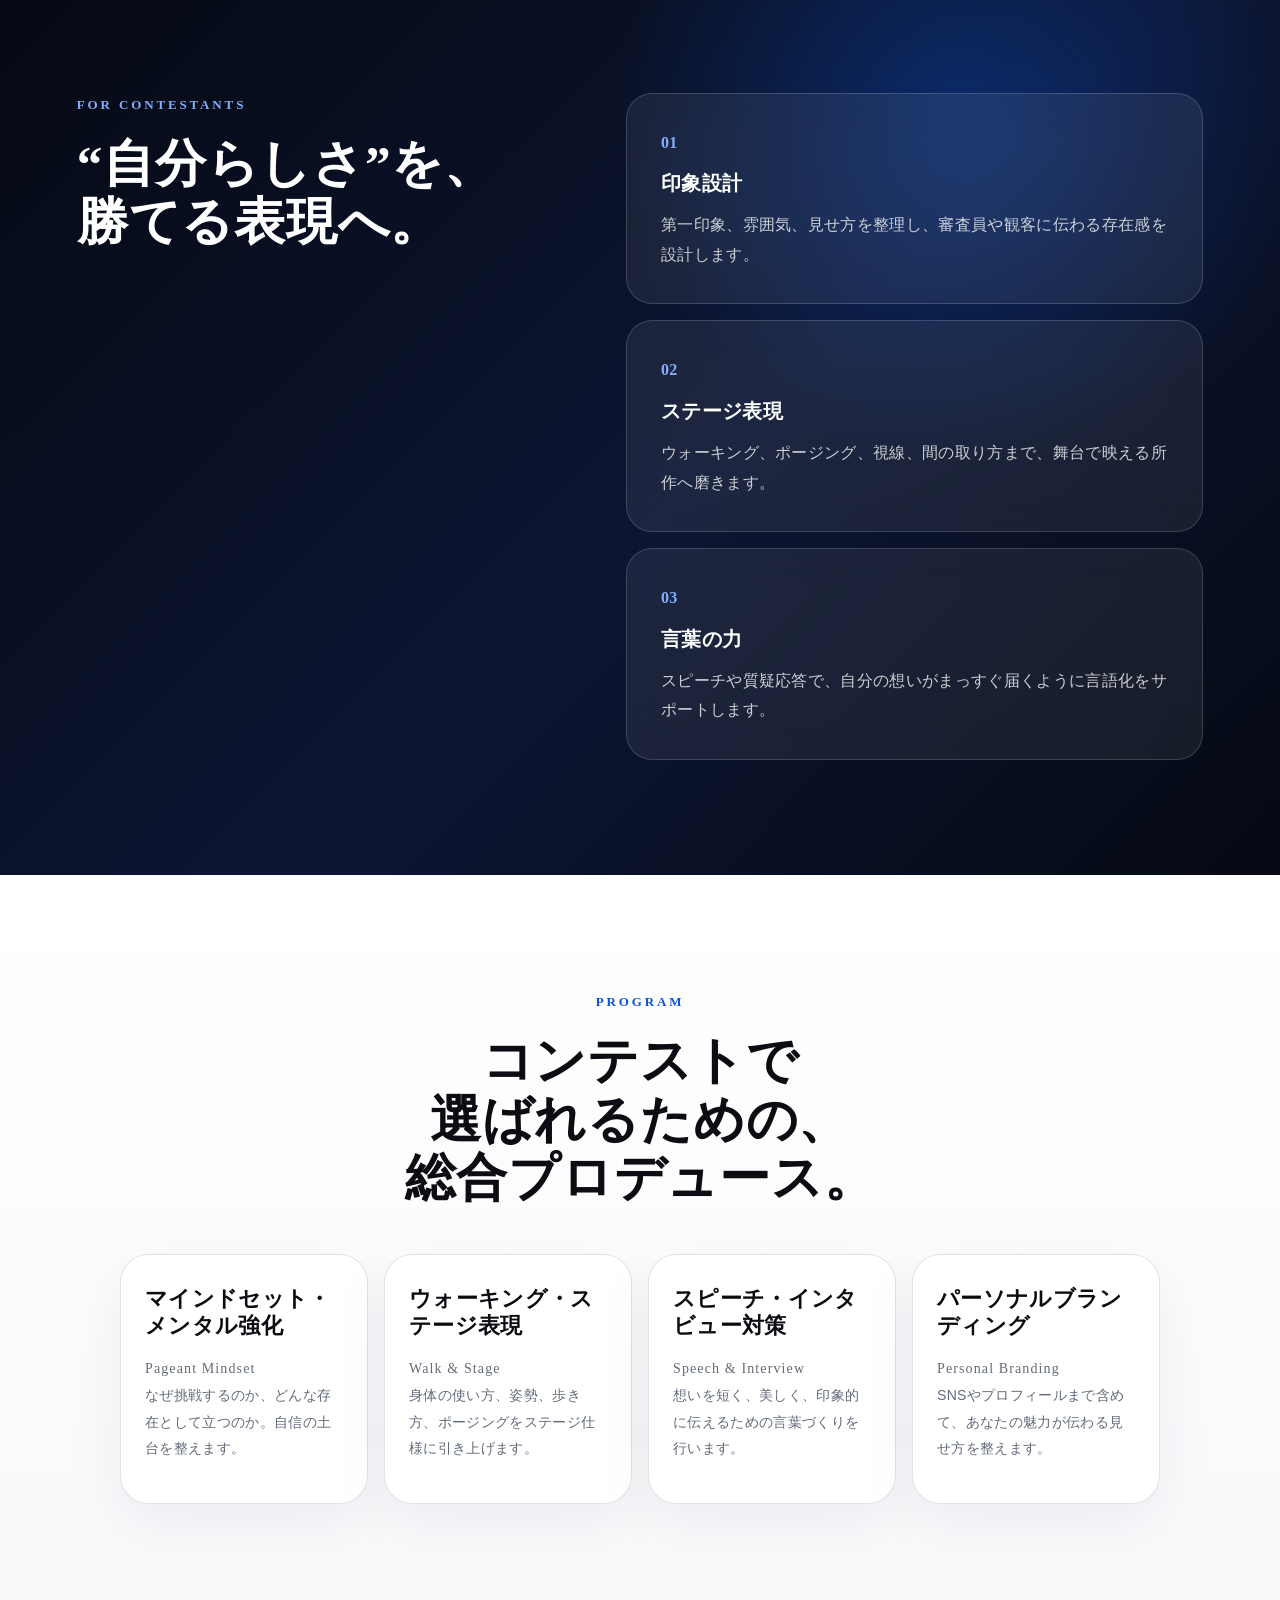
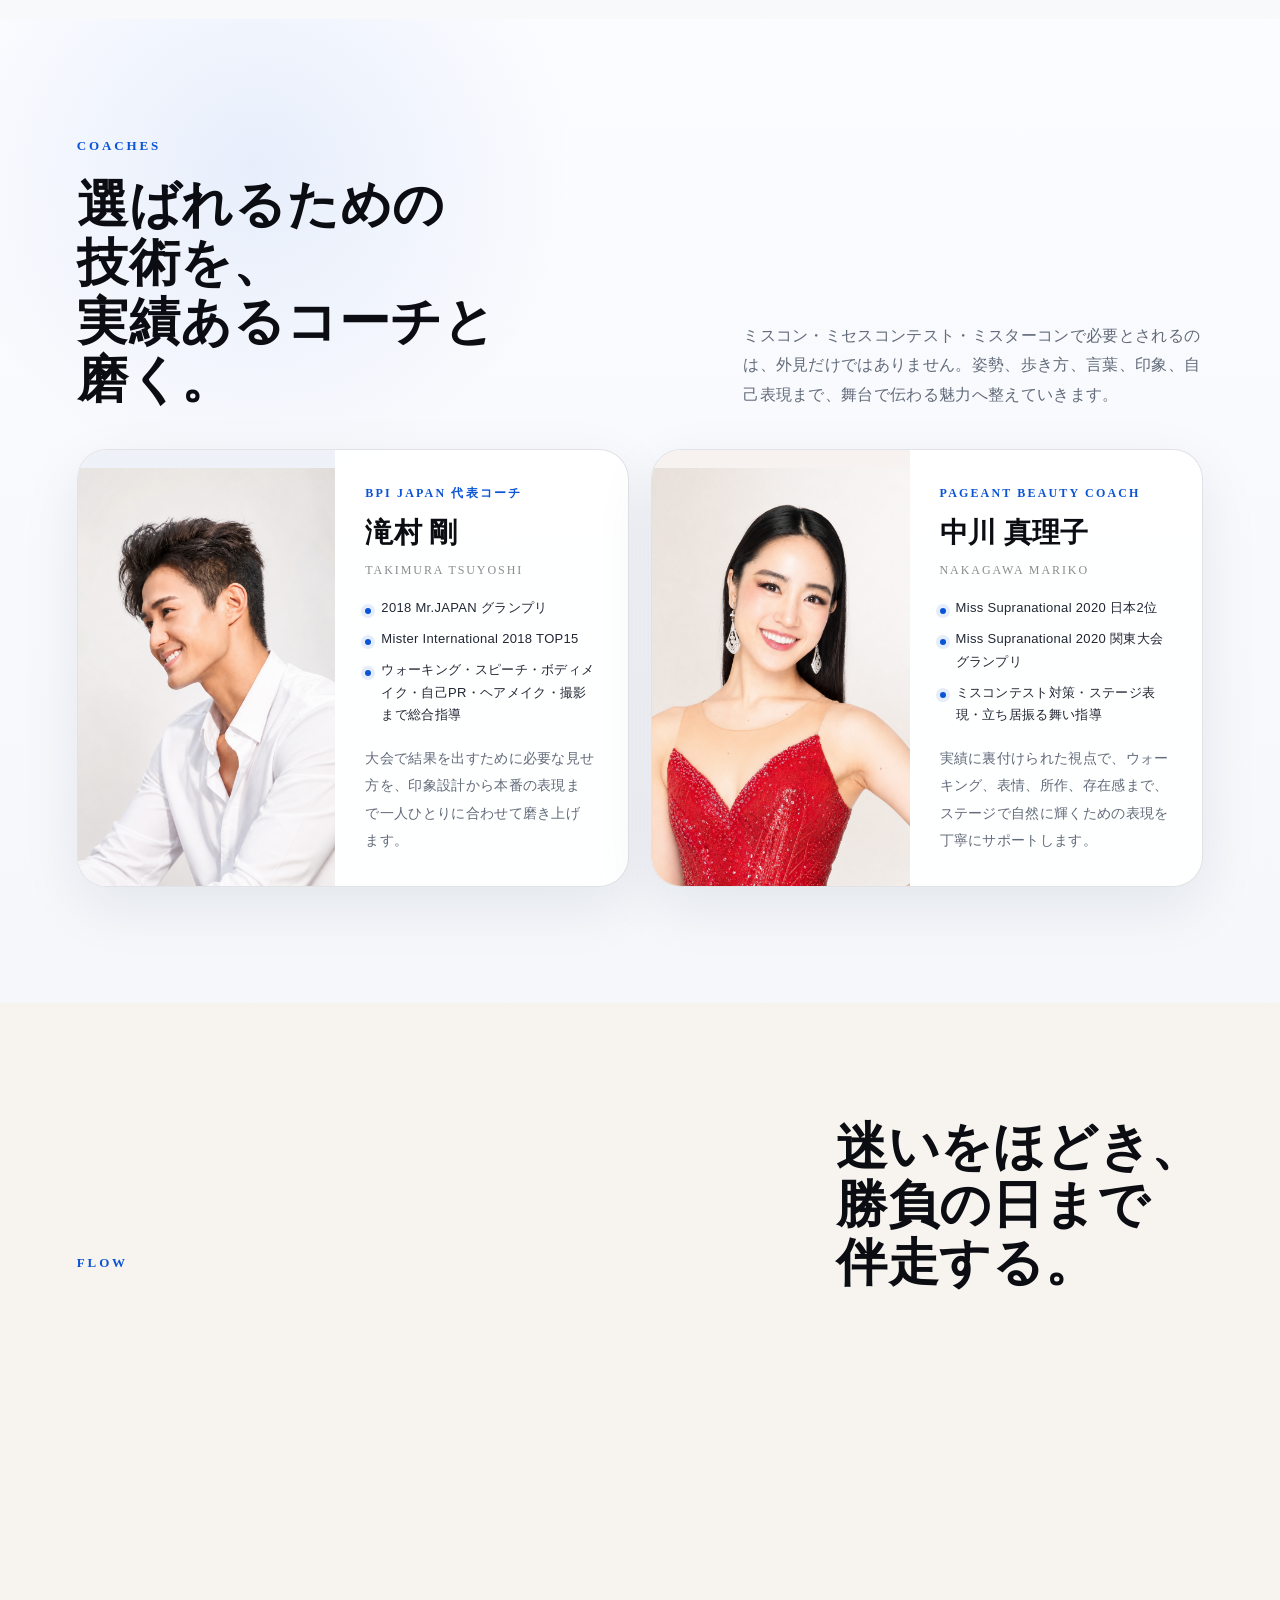
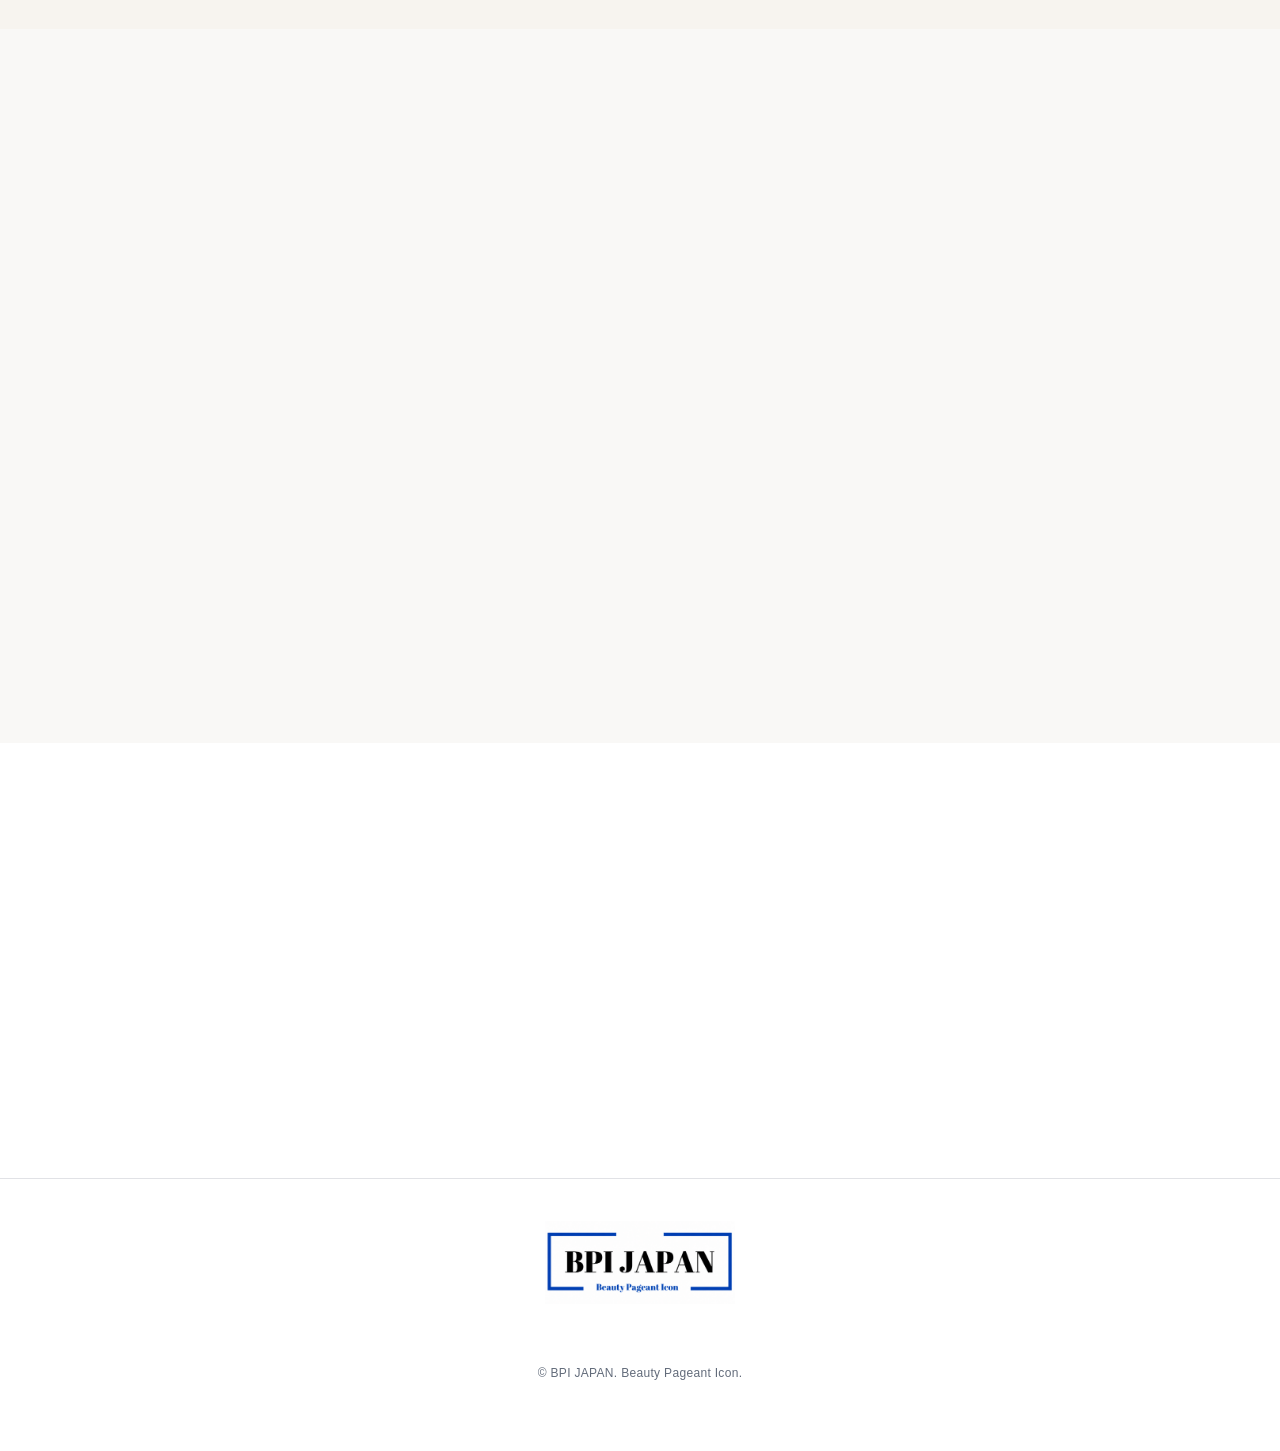
==== commit 3ab7136d: "Add files via upload" ====
--- a/index.html
+++ b/index.html
@@ -3,14 +3,125 @@
 <head>
   <meta charset="utf-8" />
   <meta name="viewport" content="width=device-width, initial-scale=1" />
-  <title>BPI JAPAN | Beauty Pageant Icon</title>
-  <meta name="description" content="BPI JAPANは、ミスコン・ミスターコンに挑戦する方の魅力を磨き、選ばれる存在へ導くパーソナルプロデュースです。" />
-  <meta property="og:title" content="BPI JAPAN | Beauty Pageant Icon" />
-  <meta property="og:description" content="埋もれた原石を、選ばれる存在へ。" />
+  <title>ミスコン・ミセス・ミスターコンテスト コーチング｜BPI JAPAN</title>
+  <meta name="description" content="ミスコン・ミセスコンテスト・ミスターコンに挑戦する方のための専門コーチング。2018 Mr.JAPAN グランプリ 滝村剛とMiss Supranational日本2位 中川真理子が、ウォーキング・スピーチ・印象設計・パーソナルブランディングまで総合サポート。東京を拠点にオンライン対応。" />
+  <meta name="keywords" content="ミスコン コーチング,ミセスコンテスト コーチング,ミスターコンテスト コーチング,ミスコン レッスン,ミセスコン レッスン,ページェント スクール,ミスコン 審査対策,ウォーキング 練習,ミスコン スピーチ,ミスコン 練習,コンテスト 対策,ミスコン 東京,ミスターコン 練習,ページェント コーチ,BPI JAPAN,滝村剛,中川真理子" />
+  <link rel="canonical" href="https://bpijapan.github.io/official/" />
+  <meta property="og:title" content="ミスコン・ミセス・ミスターコンテスト コーチング｜BPI JAPAN" />
+  <meta property="og:description" content="2018 Mr.JAPAN グランプリ 滝村剛 × Miss Supranational日本2位 中川真理子によるページェントコーチング。ウォーキング・スピーチ・印象設計まで総合プロデュース。" />
   <meta property="og:type" content="website" />
-  <meta property="og:image" content="bpi_logo_endcard_16x9.png" />
+  <meta property="og:url" content="https://bpijapan.github.io/official/" />
+  <meta property="og:image" content="https://bpijapan.github.io/official/bpi_logo_endcard_16x9.png" />
+  <meta property="og:locale" content="ja_JP" />
+  <meta property="og:site_name" content="BPI JAPAN" />
+  <meta name="twitter:card" content="summary_large_image" />
+  <meta name="twitter:title" content="ミスコン・ミセス・ミスターコンテスト コーチング｜BPI JAPAN" />
+  <meta name="twitter:description" content="2018 Mr.JAPAN グランプリ 滝村剛 × Miss Supranational日本2位 中川真理子によるページェントコーチング。" />
+  <meta name="twitter:image" content="https://bpijapan.github.io/official/bpi_logo_endcard_16x9.png" />
   <link rel="icon" href="bpi_logo_horizontal.png" />
   <link rel="stylesheet" href="style.css" />
+  <script type="application/ld+json">
+  [
+    {
+      "@context": "https://schema.org",
+      "@type": "ProfessionalService",
+      "name": "BPI JAPAN（Beauty Pageant Icon）",
+      "alternateName": ["ビーピーアイジャパン", "ページェントコーチング BPI"],
+      "description": "ミスコン・ミセスコンテスト・ミスターコンテストに挑戦する方のための専門コーチング・個別レッスン。ウォーキング練習、スピーチ対策、審査員対策、印象設計、パーソナルブランディングまで総合サポート。2018 Mr.JAPAN グランプリ 滝村剛・Miss Supranational日本2位 中川真理子が指導。",
+      "url": "https://bpijapan.github.io/official/",
+      "image": "https://bpijapan.github.io/official/bpi_logo_endcard_16x9.png",
+      "address": {
+        "@type": "PostalAddress",
+        "addressCountry": "JP",
+        "addressRegion": "東京都"
+      },
+      "areaServed": {"@type": "Country", "name": "日本"},
+      "sameAs": [
+        "https://www.instagram.com/bpi_japan/",
+        "https://ameblo.jp/takimura-tsuyoshi/"
+      ],
+      "hasOfferCatalog": {
+        "@type": "OfferCatalog",
+        "name": "BPI JAPANコーチングプログラム",
+        "itemListElement": [
+          {
+            "@type": "Offer",
+            "name": "BPI 90分コーチングコース",
+            "description": "ミスコン・ミセスコンテスト・ミスターコン対策の90分個人セッション。ウォーキング・スピーチ・印象設計を実践形式で指導。",
+            "url": "https://cal.com/bpi-japan/bpijapan-lesson"
+          },
+          {
+            "@type": "Offer",
+            "name": "無料コース相談",
+            "description": "自分に合ったコーチングプランの無料カウンセリング。",
+            "url": "https://cal.com/bpi-japan/bpijapan-consultation",
+            "price": "0",
+            "priceCurrency": "JPY"
+          }
+        ]
+      }
+    },
+    {
+      "@context": "https://schema.org",
+      "@type": "Person",
+      "name": "滝村剛",
+      "alternateName": "TAKIMURA TSUYOSHI",
+      "jobTitle": "ページェントコーチ・BPI JAPAN代表",
+      "description": "2018 Mr.JAPAN グランプリ、Mister International 2018 TOP15。ミスコン・ミスターコンテスト専門コーチとして、ウォーキング・スピーチ・印象設計・ボディメイクを総合指導。",
+      "worksFor": {"@type": "Organization", "name": "BPI JAPAN"},
+      "url": "https://ameblo.jp/takimura-tsuyoshi/",
+      "award": ["2018 Mr.JAPAN グランプリ", "Mister International 2018 TOP15"]
+    },
+    {
+      "@context": "https://schema.org",
+      "@type": "Person",
+      "name": "中川真理子",
+      "alternateName": "NAKAGAWA MARIKO",
+      "jobTitle": "ページェントビューティーコーチ",
+      "description": "Miss Supranational 2020 日本2位、Miss Supranational 2020 関東大会グランプリ。ミスコンテスト対策・ステージ表現・立ち居振る舞い指導の専門家。",
+      "worksFor": {"@type": "Organization", "name": "BPI JAPAN"},
+      "award": ["Miss Supranational 2020 日本2位", "Miss Supranational 2020 関東大会 グランプリ"]
+    },
+    {
+      "@context": "https://schema.org",
+      "@type": "FAQPage",
+      "mainEntity": [
+        {
+          "@type": "Question",
+          "name": "ミスコン・ミセスコンテストのコーチングはどんな内容ですか？",
+          "acceptedAnswer": {
+            "@type": "Answer",
+            "text": "ウォーキング・ポージング・スピーチ・インタビュー対策・印象設計・パーソナルブランディングまで、コンテストで選ばれるための総合プロデュースを行います。90分の個人レッスンから始められます。"
+          }
+        },
+        {
+          "@type": "Question",
+          "name": "初心者でもミスコン・ミセスコンテストのレッスンを受けられますか？",
+          "acceptedAnswer": {
+            "@type": "Answer",
+            "text": "はい、まったく初めての方から大歓迎です。まずは無料のコース相談から現在地を把握し、一人ひとりに合ったプランでサポートします。"
+          }
+        },
+        {
+          "@type": "Question",
+          "name": "ミスターコンテストのコーチングも対応していますか？",
+          "acceptedAnswer": {
+            "@type": "Answer",
+            "text": "はい。2018 Mr.JAPAN グランプリの滝村剛コーチが、ミスターコンテストに向けたウォーキング・スピーチ・ボディメイク・自己PRを総合的に指導します。"
+          }
+        },
+        {
+          "@type": "Question",
+          "name": "オンラインでのレッスンは可能ですか？",
+          "acceptedAnswer": {
+            "@type": "Answer",
+            "text": "はい、オンラインでのコーチングにも対応しています。まずはコース相談でご要望をお聞かせください。"
+          }
+        }
+      ]
+    }
+  ]
+  </script>
 </head>
 <body>
   <header class="site-header" aria-label="サイトヘッダー">
@@ -33,9 +144,9 @@
       </video>
       <div class="hero-overlay" aria-hidden="true"></div>
       <div class="hero-content reveal-on-load">
-        <p class="eyebrow">Beauty Pageant Icon</p>
+        <p class="eyebrow">ミスコン・ミセス・ミスターコンテスト専門コーチング</p>
         <h1><span>埋もれた原石を、</span><span>選ばれる存在へ。</span></h1>
-        <p class="hero-copy">BPI JAPANは、ミスコン・ミスターコンに挑戦する方の魅力を磨き、ステージで輝くための表現力・立ち居振る舞い・自己プロデュースを伴走します。</p>
+        <p class="hero-copy">BPI JAPANは、ミスコン・ミセスコンテスト・ミスターコンに挑戦する方の魅力を磨き、ステージで輝くための表現力・立ち居振る舞い・自己プロデュースを伴走します。</p>
         <div class="hero-actions">
           <a class="button primary" href="https://cal.com/bpi-japan/bpijapan-lesson" target="_blank" rel="noopener">90分コースを予約</a>
           <a class="button ghost" href="https://cal.com/bpi-japan/bpijapan-consultation" target="_blank" rel="noopener">コース相談</a>
@@ -51,7 +162,7 @@
           <p class="section-label">Concept</p>
           <p class="lead"><span>目立つだけではなく、</span><span>記憶に残る存在へ。</span></p>
           <p class="readable-text">BPIが見つめるのは、外見の美しさだけではありません。言葉、姿勢、視線、歩き方、在り方。その人の内側にある魅力を磨き、コンテストの舞台で伝わる形へ整えていきます。</p>
-          <p class="readable-text">人混みの中に埋もれていた可能性が、誰かの目に留まる瞬間。その一歩を、BPI JAPANがプロデュースします。</p>
+          <p class="readable-text">人混みの中に埋もれていた可能性が、誰かの目に留まる瞬間。その一歩を、BPI JAPANがプロデュースします。東京を拠点に、ミスコン・ミセスコンテスト・ミスターコンに向けた個別レッスン・練習をサポートします。</p>
         </div>
         <div class="concept-visual fade-in" aria-hidden="true">
           <div class="concept-card-premium">
@@ -102,19 +213,23 @@
         <h2 class="center-title fade-in"><span>コンテストで</span><span>選ばれるための、</span><span>総合プロデュース。</span></h2>
         <div class="program-grid">
           <article class="program-card fade-in">
-            <h3>Pageant Mindset</h3>
+            <h3>マインドセット・メンタル強化</h3>
+            <p class="program-en">Pageant Mindset</p>
             <p>なぜ挑戦するのか、どんな存在として立つのか。自信の土台を整えます。</p>
           </article>
           <article class="program-card fade-in">
-            <h3>Walk & Stage</h3>
+            <h3>ウォーキング・ステージ表現</h3>
+            <p class="program-en">Walk & Stage</p>
             <p>身体の使い方、姿勢、歩き方、ポージングをステージ仕様に引き上げます。</p>
           </article>
           <article class="program-card fade-in">
-            <h3>Speech & Interview</h3>
+            <h3>スピーチ・インタビュー対策</h3>
+            <p class="program-en">Speech & Interview</p>
             <p>想いを短く、美しく、印象的に伝えるための言葉づくりを行います。</p>
           </article>
           <article class="program-card fade-in">
-            <h3>Personal Branding</h3>
+            <h3>パーソナルブランディング</h3>
+            <p class="program-en">Personal Branding</p>
             <p>SNSやプロフィールまで含めて、あなたの魅力が伝わる見せ方を整えます。</p>
           </article>
         </div>
@@ -128,7 +243,7 @@
             <p class="section-label">Coaches</p>
             <h2><span>選ばれるための</span><span>技術を、</span><span>実績あるコーチと</span><span>磨く。</span></h2>
           </div>
-          <p class="coach-intro">ミスコン・ミスターコンで必要とされるのは、外見だけではありません。姿勢、歩き方、言葉、印象、自己表現まで、舞台で伝わる魅力へ整えていきます。</p>
+          <p class="coach-intro">ミスコン・ミセスコンテスト・ミスターコンで必要とされるのは、外見だけではありません。姿勢、歩き方、言葉、印象、自己表現まで、舞台で伝わる魅力へ整えていきます。</p>
         </div>
 
         <div class="coach-grid">
@@ -156,7 +271,7 @@
             <div class="coach-copy">
               <p class="coach-role">PAGEANT BEAUTY COACH</p>
               <h3>中川 真理子</h3>
-              <p class="coach-name-en">MARIKO NAKAGAWA</p>
+              <p class="coach-name-en">NAKAGAWA MARIKO</p>
               <ul class="coach-achievements">
                 <li>Miss Supranational 2020 日本2位</li>
                 <li>Miss Supranational 2020 関東大会 グランプリ</li>
@@ -195,12 +310,43 @@
       </div>
     </section>
 
-    <section class="section booking-section">
+    <section class="section faq-section">
+      <div class="container narrow">
+        <div class="section-head fade-in">
+          <p class="section-label">FAQ</p>
+          <h2><span>よくある</span><span>ご質問。</span></h2>
+        </div>
+        <div class="faq-list fade-in">
+          <details class="faq-item">
+            <summary>どんな内容のレッスンですか？</summary>
+            <p>ウォーキング・ポージング・スピーチ・インタビュー対策・印象設計・パーソナルブランディングまで、コンテストで選ばれるための総合プロデュースを行います。90分の個人レッスンから始められます。</p>
+          </details>
+          <details class="faq-item">
+            <summary>初心者でもミスコン・ミセスコンテストのレッスンを受けられますか？</summary>
+            <p>はい、まったく初めての方から大歓迎です。まずは無料のコース相談から現在地を把握し、一人ひとりに合ったプランでサポートします。</p>
+          </details>
+          <details class="faq-item">
+            <summary>ミスターコンテストのコーチングも対応していますか？</summary>
+            <p>はい。2018 Mr.JAPAN グランプリの滝村剛コーチが、ミスターコンテストに向けたウォーキング・スピーチ・ボディメイク・自己PRを総合的に指導します。</p>
+          </details>
+          <details class="faq-item">
+            <summary>オンラインでのレッスンは可能ですか？</summary>
+            <p>はい、オンラインでのコーチングにも対応しています。まずはコース相談でご要望をお聞かせください。</p>
+          </details>
+          <details class="faq-item">
+            <summary>コンテスト本番まで期間が短くても大丈夫ですか？</summary>
+            <p>大丈夫です。残り期間に合わせて優先順位を整理し、本番までに最大の変化が出るよう集中してサポートします。</p>
+          </details>
+        </div>
+      </div>
+    </section>
+
+
       <div class="container booking-wrap fade-in">
         <div>
           <p class="section-label">Booking</p>
           <h2><span>あなたの原石を、</span><span>一緒に磨く。</span></h2>
-          <p>まずは90分コース、またはコース相談から。無料カウンセリングはInstagram DMにて受け付けています。</p>
+          <p>まずは90分コース、またはコース相談（無料）から。ミスコン・ミセスコンテスト・ミスターコン対策のご相談はお気軽にどうぞ。</p>
         </div>
         <div class="booking-card">
           <a class="booking-link" href="https://cal.com/bpi-japan/bpijapan-lesson" target="_blank" rel="noopener">
@@ -222,6 +368,7 @@
 
   <footer class="footer">
     <img src="bpi_logo_horizontal.png" alt="BPI JAPAN Beauty Pageant Icon" />
+    <p class="footer-tagline">ミスコン・ミセスコンテスト・ミスターコン専門コーチング</p>
     <p>© BPI JAPAN. Beauty Pageant Icon.</p>
   </footer>
 
--- a/style.css
+++ b/style.css
@@ -816,3 +816,75 @@
     line-height: 1.7;
   }
 }
+
+.program-en {
+  font-size: 11px;
+  letter-spacing: 0.08em;
+  color: rgba(255,255,255,0.4);
+  margin: 2px 0 8px;
+  font-family: 'Georgia', serif;
+}
+
+.footer-tagline {
+  font-size: 12px;
+  color: rgba(255,255,255,0.45);
+  margin: 4px 0 0;
+  letter-spacing: 0.05em;
+}
+
+.faq-section {
+  background: var(--color-surface, #f9f8f6);
+}
+
+.faq-list {
+  margin-top: 2rem;
+  display: flex;
+  flex-direction: column;
+  gap: 0;
+}
+
+.faq-item {
+  border-top: 1px solid rgba(0,0,0,0.1);
+  padding: 0;
+}
+
+.faq-item:last-child {
+  border-bottom: 1px solid rgba(0,0,0,0.1);
+}
+
+.faq-item summary {
+  font-size: clamp(15px, 2.5vw, 17px);
+  font-weight: 500;
+  padding: 1.2rem 2rem 1.2rem 0;
+  cursor: pointer;
+  list-style: none;
+  position: relative;
+  color: #111;
+  line-height: 1.5;
+}
+
+.faq-item summary::-webkit-details-marker { display: none; }
+
+.faq-item summary::after {
+  content: '+';
+  position: absolute;
+  right: 0;
+  top: 50%;
+  transform: translateY(-50%);
+  font-size: 22px;
+  font-weight: 300;
+  color: #1a56db;
+  transition: transform 0.2s;
+}
+
+.faq-item[open] summary::after {
+  transform: translateY(-50%) rotate(45deg);
+}
+
+.faq-item p {
+  font-size: 15px;
+  line-height: 1.8;
+  color: #444;
+  padding: 0 0 1.2rem;
+  margin: 0;
+}
